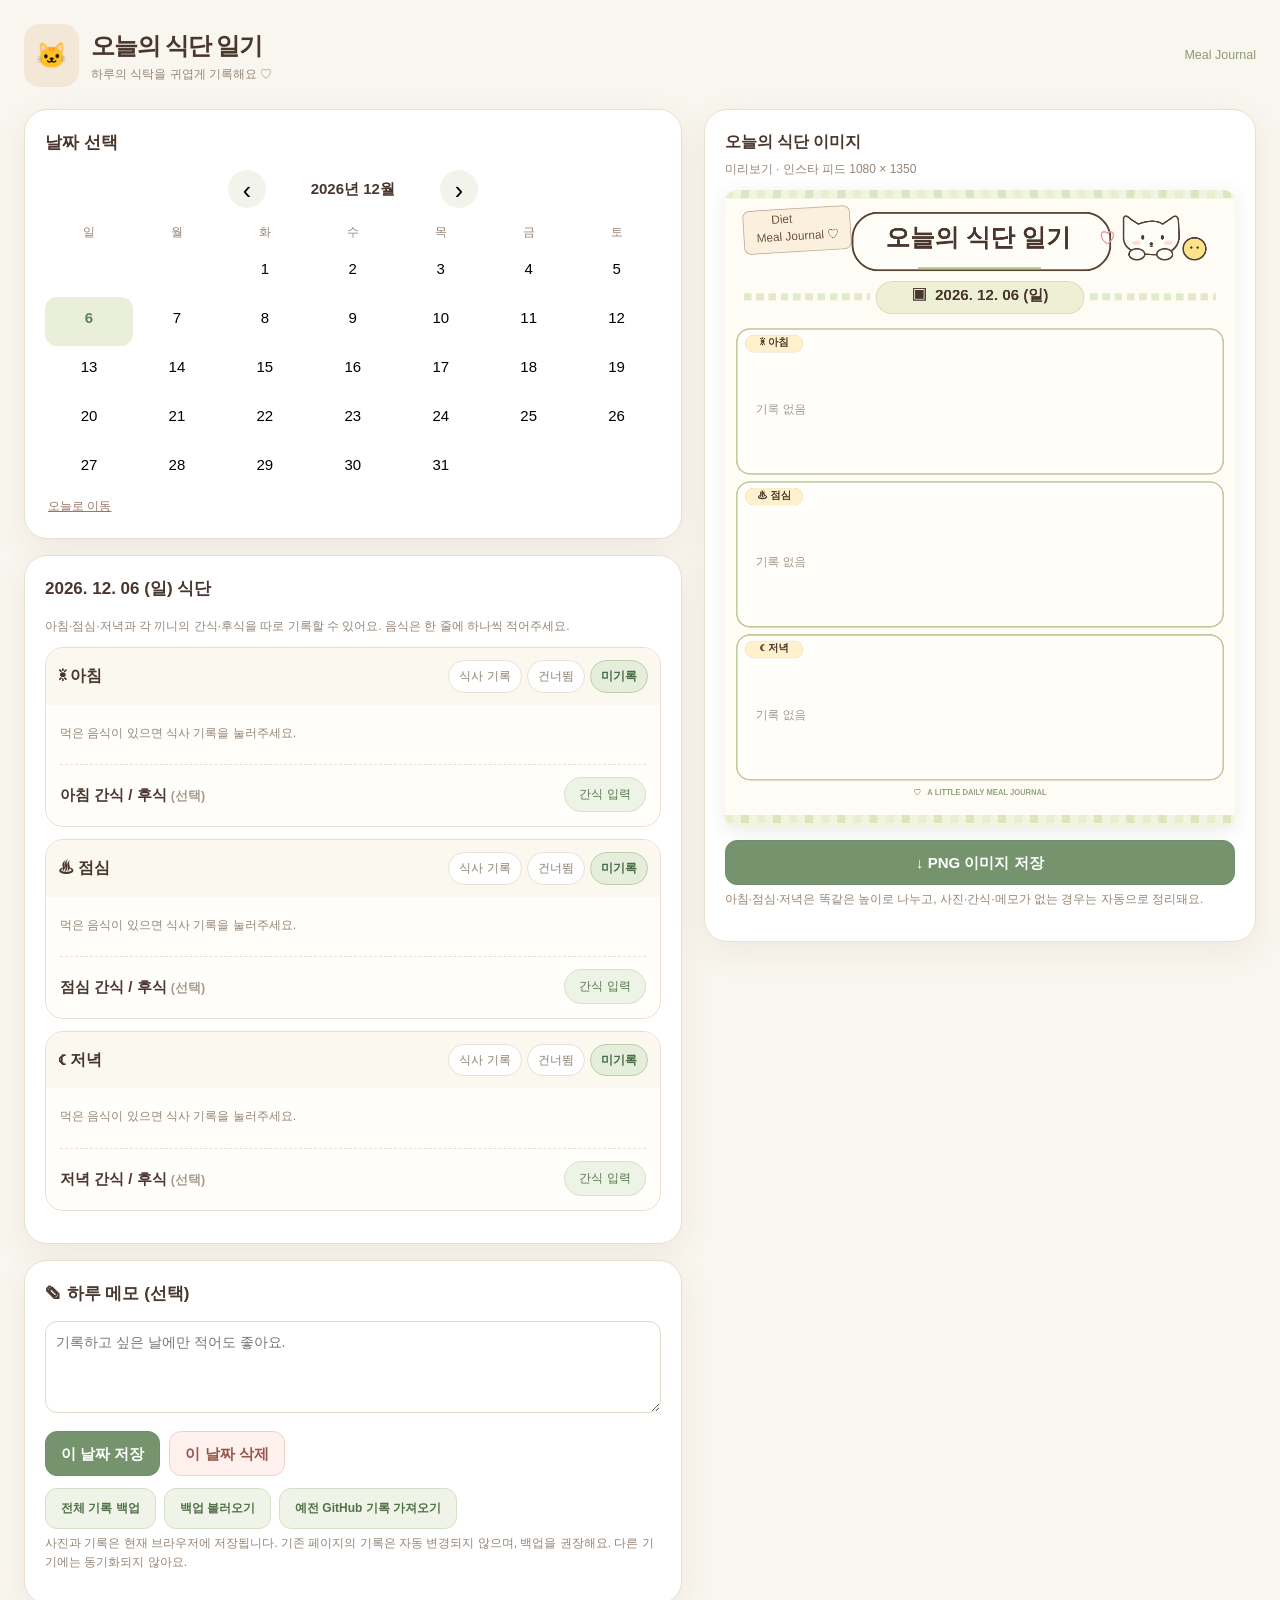
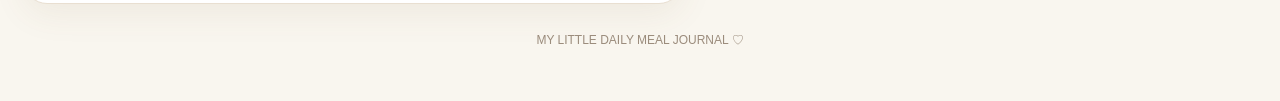
==== journal/index.html @ 19bd0fdb "Add separate illustrated meal journal page preserving existing app" ====
<!doctype html>
<html lang="ko"><head><meta charset="utf-8"><meta name="viewport" content="width=device-width,initial-scale=1"><meta name="theme-color" content="#fffaf3"><title>오늘의 식단 일기</title>
<style>
:root{--ink:#49372d;--muted:#958576;--sage:#94a779;--green:#e9efd9;--cream:#fffaf3;--border:#e9dfd1}*{box-sizing:border-box}body{margin:0;background:#f9f6ef;color:var(--ink);font:15px/1.55 -apple-system,BlinkMacSystemFont,"Apple SD Gothic Neo","Malgun Gothic",sans-serif}button,input,textarea{font:inherit}button{cursor:pointer}button:focus-visible,textarea:focus-visible,input:focus-visible{outline:3px solid #a3bc87;outline-offset:2px}main{max-width:1400px;margin:auto;padding:24px}header{display:flex;justify-content:space-between;align-items:center;margin:0 0 22px;gap:10px}h1{margin:0;font-size:24px;letter-spacing:-.05em}header p{margin:0;color:var(--muted);font-size:12px}.logo{display:flex;gap:12px;align-items:center}.logo i{font-style:normal;background:#f3e8d7;padding:12px;border-radius:16px;font-size:25px}.workspace{display:grid;grid-template-columns:minmax(0,1fr) minmax(330px,.84fr);gap:22px;align-items:start}.stack{display:grid;gap:16px}.panel,.preview{background:white;border:1px solid var(--border);border-radius:23px;padding:20px;box-shadow:0 10px 34px #6e543014}.panel h2{font-size:17px;margin:0 0 14px}.sub{font-size:12px;color:var(--muted);margin:5px 0 12px}.nav{display:flex;justify-content:center;align-items:center;gap:22px;margin-bottom:15px}.nav strong{min-width:130px;text-align:center}.nav button{border:0;background:#f2f4eb;border-radius:50%;width:38px;height:38px;font-size:25px}.week,.dates{display:grid;grid-template-columns:repeat(7,1fr);text-align:center}.week{font-size:12px;color:var(--muted);margin-bottom:6px}.dates button{background:none;border:0;border-radius:12px;min-height:49px;display:flex;flex-direction:column;align-items:center;justify-content:center;gap:3px}.dates button.today{color:#5f815c;font-weight:800}.dates button.selected{background:var(--green);font-weight:800}.dot{width:5px;height:5px;border-radius:50%;background:#8ca77c}.meal{border:1px solid var(--border);border-radius:18px;margin:12px 0;overflow:hidden;background:#fffefa}.mealhead{background:#fbf8f0;padding:12px;display:flex;align-items:center;justify-content:space-between;gap:8px}.mealhead strong{font-size:16px}.modes{display:flex;gap:5px;flex-wrap:wrap;justify-content:end}.mode{border:1px solid #e7e0d7;border-radius:20px;background:white;padding:6px 10px;font-size:12px;color:#8d8074}.mode.on{background:#e5eddb;border-color:#bdcea9;color:#496b45;font-weight:750}.mode.skip.on{background:#f8e9e4;color:#985f4d}.mealbody{padding:14px;display:grid;gap:10px}.fields{display:grid;grid-template-columns:1fr 140px;gap:12px}.fieldlabel{font-size:12px;font-weight:750;display:block;margin-bottom:6px}textarea{width:100%;resize:vertical;border:1px solid #e4d8c9;border-radius:12px;padding:10px;min-height:92px;background:white;font-size:14px;color:var(--ink)}.upload{min-height:114px;display:flex;align-items:center;justify-content:center;position:relative;background:#f5efe5;border:1px dashed #d8c7b4;border-radius:13px;overflow:hidden;cursor:pointer;color:#987e6d;font-size:13px;text-align:center}.upload img{position:absolute;inset:0;width:100%;height:100%;object-fit:cover}.upload span{z-index:1;background:#fff9eecc;padding:4px 8px;border-radius:10px}.upload input{position:absolute;inset:0;opacity:0;cursor:pointer;z-index:2;width:100%;height:100%}.small{border:0;background:none;color:#9b7767;text-decoration:underline;font-size:12px;padding:3px}.snackline{display:flex;align-items:center;justify-content:space-between;border-top:1px dashed var(--border);padding-top:12px;gap:10px}.snackline button{border:1px solid #d6e1c8;background:#edf3e5;border-radius:20px;padding:7px 14px;color:#56784d;font-size:12px}.sfields{display:none}.sfields.show{display:grid}.action{display:flex;flex-wrap:wrap;gap:9px}.btn{border:1px solid #d6dfc8;border-radius:12px;padding:10px 15px;background:#f0f4e8;color:#527149;font-weight:700}.btn.primary{border-color:#718e68;background:#75946e;color:white}.btn.danger{background:#fff1ee;color:#98574e;border-color:#f2d0c8}.saveinfo{color:#63855e;font-size:12px;margin:8px 0 0}.preview{position:sticky;top:14px}.preview h2{margin:0 0 4px;font-size:16px}.preview canvas{display:block;width:100%;aspect-ratio:4/5;border-radius:12px;box-shadow:0 4px 20px #4f42301a;background:#fffcf6}.preview .btn{width:100%;margin-top:12px}.footer{color:#9b8c7c;font-size:12px;text-align:center;padding:15px 0}.secondaryactions{display:flex;gap:8px;flex-wrap:wrap;margin-top:12px}.secondaryactions button{font-size:12px}.hidden{display:none!important}@media(max-width:900px){main{padding:14px}.workspace{grid-template-columns:1fr}.preview{position:static;max-width:660px;width:100%;margin:auto}.panel,.preview{padding:15px}}@media(max-width:440px){header h1{font-size:20px}.fields{grid-template-columns:minmax(0,1fr) 110px}.mealhead{flex-wrap:wrap}.upload{min-height:98px}.nav{gap:14px}}
</style></head>
<body><main><header><div class="logo"><i>🐱</i><div><h1>오늘의 식단 일기</h1><p>하루의 식탁을 귀엽게 기록해요 ♡</p></div></div><small style="color:#8b9a76">Meal Journal</small></header><div class="workspace"><section class="stack">
<div class="panel"><h2>날짜 선택</h2><div class="nav"><button id="prev" aria-label="이전 달">‹</button><strong id="month"></strong><button id="next" aria-label="다음 달">›</button></div><div class="week"><span>일</span><span>월</span><span>화</span><span>수</span><span>목</span><span>금</span><span>토</span></div><div class="dates" id="dates"></div><button class="small" id="today">오늘로 이동</button></div>
<div class="panel"><h2 id="heading"></h2><p class="sub">아침·점심·저녁과 각 끼니의 간식·후식을 따로 기록할 수 있어요. 음식은 한 줄에 하나씩 적어주세요.</p><div id="forms"></div></div>
<div class="panel"><h2>✎ 하루 메모 (선택)</h2><textarea id="memo" maxlength="600" placeholder="기록하고 싶은 날에만 적어도 좋아요."></textarea><div class="action" style="margin-top:12px"><button class="btn primary" id="save">이 날짜 저장</button><button class="btn danger" id="clear">이 날짜 삭제</button></div><p class="saveinfo" id="status" role="status"></p><div class="secondaryactions"><button class="btn" id="backup">전체 기록 백업</button><button class="btn" id="restore">백업 불러오기</button><button class="btn" id="legacy">예전 GitHub 기록 가져오기</button><input id="restorefile" class="hidden" type="file" accept=".json,application/json"></div><p class="sub">사진과 기록은 현재 브라우저에 저장됩니다. 기존 페이지의 기록은 자동 변경되지 않으며, 백업을 권장해요. 다른 기기에는 동기화되지 않아요.</p></div>
</section><aside class="preview"><h2>오늘의 식단 이미지</h2><p class="sub">미리보기 · 인스타 피드 1080 × 1350</p><canvas id="poster" width="1080" height="1350"></canvas><button class="btn primary" id="download">↓ PNG 이미지 저장</button><p class="sub">아침·점심·저녁은 똑같은 높이로 나누고, 사진·간식·메모가 없는 경우는 자동으로 정리돼요.</p></aside></div><p class="footer">MY LITTLE DAILY MEAL JOURNAL ♡</p></main>
<script>
"use strict";
const MEALS=[["breakfast","아침","☀"],["lunch","점심","♨"],["dinner","저녁","☾"]];
const $=id=>document.getElementById(id),todayKey=()=>key(new Date()),key=d=>[d.getFullYear(),String(d.getMonth()+1).padStart(2,"0"),String(d.getDate()).padStart(2,"0")].join("-"),parse=s=>new Date(...s.split("-").map((n,i)=>Number(n)-(i===1?1:0))),dateText=s=>{const d=parse(s);return d.getFullYear()+". "+String(d.getMonth()+1).padStart(2,"0")+". "+String(d.getDate()).padStart(2,"0")+" ("+"일월화수목금토"[d.getDay()]+")"},emptyMeal=()=>({status:"none",items:"",photo:"",snack:{items:"",photo:""}}),blank=s=>({date:s,meals:{breakfast:emptyMeal(),lunch:emptyMeal(),dinner:emptyMeal()},memo:""});
let selected=todayKey(),month=parse(todayKey()),data=blank(selected),db,known=new Set(),t=null,renderId=0,previewUrl="";
const esc=s=>String(s??"").replace(/[&<>"']/g,c=>({"&":"&amp;","<":"&lt;",">":"&gt;",'"':"&quot;","'":"&#39;"}[c]));
const normalize=(x,s)=>{const d=blank(s);if(!x)return d;d.memo=String(x.memo||"");for(const [id] of MEALS){const m=x.meals?.[id]||{};d.meals[id]={status:["logged","skipped","none"].includes(m.status)?m.status:"none",items:String(m.items||""),photo:String(m.photo||""),snack:{items:String(m.snack?.items||""),photo:String(m.snack?.photo||"")}}}return d};
const has=d=>!!d.memo?.trim()||MEALS.some(([id])=>{const m=d.meals[id];return m.status!=="none"||!!m.items.trim()||!!m.photo||!!m.snack.items.trim()||!!m.snack.photo});
function openDb(name="meal-journal-v2"){return new Promise((ok,no)=>{const r=indexedDB.open(name,1);r.onupgradeneeded=()=>{if(!r.result.objectStoreNames.contains("days"))r.result.createObjectStore("days",{keyPath:"date"})};r.onsuccess=()=>ok(r.result);r.onerror=()=>no(r.error)})}
function dbAll(database){return new Promise((ok,no)=>{const r=database.transaction("days","readonly").objectStore("days").getAll();r.onsuccess=()=>ok(r.result);r.onerror=()=>no(r.error)})}
function put(database,entry){return new Promise((ok,no)=>{const tx=database.transaction("days","readwrite");if(has(entry))tx.objectStore("days").put(entry);else tx.objectStore("days").delete(entry.date);tx.oncomplete=ok;tx.onerror=()=>no(tx.error)})}
function get(s){return new Promise((ok,no)=>{const r=db.transaction("days").objectStore("days").get(s);r.onsuccess=()=>ok(normalize(r.result,s));r.onerror=()=>no(r.error)})}
function status(s){$("status").textContent=s}
async function save(){clearTimeout(t);try{await put(db,structuredClone(data));if(has(data))known.add(selected);else known.delete(selected);status("✓ "+dateText(selected)+" 기록 저장 완료");calendar()}catch(e){console.error(e);status("저장 실패. 브라우저 저장 공간을 확인해 주세요.")}}
function later(){clearTimeout(t);status("기록 저장 중…");t=setTimeout(save,700);renderPoster()}
async function change(s){if(s===selected)return;await save();selected=s;month=parse(s);data=await get(s);render();status("")}
function calendar(){let year=month.getFullYear(),m=month.getMonth(),first=new Date(year,m,1).getDay(),length=new Date(year,m+1,0).getDate();$("month").textContent=year+"년 "+(m+1)+"월";let h="";for(let i=0;i<first;i++)h+="<span></span>";for(let day=1;day<=length;day++){const s=key(new Date(year,m,day));h+='<button type="button" class="'+(s===selected?"selected ":"")+(s===todayKey()?"today":"")+'" data-date="'+s+'" aria-pressed="'+(s===selected)+'"><span>'+day+'</span>'+(known.has(s)?'<span class="dot"></span>':"<span style='height:5px'></span>")+"</button>"}$("dates").innerHTML=h}
function uploader(id,kind,photo){const lab=kind==="snack"?"간식":"식사";return '<div><label class="upload">'+(photo?'<img src="'+photo+'" alt="식단 사진">':"")+'<span>'+(photo?"사진 변경":"＋ 사진 추가")+'</span><input type="file" accept="image/*" data-file="'+id+'" data-kind="'+kind+'" aria-label="'+lab+' 사진"></label>'+(photo?'<button type="button" class="small" data-remove="'+id+'" data-kind="'+kind+'">사진 삭제</button>':"")+"</div>"}
function htmlMeal(id,label,ico){const m=data.meals[id],sn=!!(m.snack.items.trim()||m.snack.photo),active=m.status==="logged";return '<article class="meal"><div class="mealhead"><strong>'+ico+" "+label+'</strong><div class="modes">'+[["logged","식사 기록"],["skipped","건너뜀"],["none","미기록"]].map(([v,n])=>'<button type="button" class="mode '+(v===m.status?"on ":"")+(v==="skipped"?"skip":"")+'" data-state="'+v+'" data-id="'+id+'">'+n+"</button>").join("")+'</div></div><div class="mealbody">'+(active?'<div class="fields"><div><label class="fieldlabel">먹은 음식</label><textarea data-items="'+id+'" placeholder="예: 삶은 달걀 2개&#10;두유 한 잔">'+esc(m.items)+'</textarea></div>'+uploader(id,"main",m.photo)+"</div>":'<p class="sub">'+(m.status==="skipped"?"이 끼니는 건너뛰었어요.":"먹은 음식이 있으면 식사 기록을 눌러주세요.")+"</p>")+'<div class="snackline"><strong>'+label+' 간식 / 후식 <small style="color:#a59b8f">(선택)</small></strong><button type="button" data-snack-toggle="'+id+'">'+(sn?"간식 지우기":"간식 입력")+"</button></div>"+'<div class="fields sfields '+(sn?"show":"")+'" id="s-'+id+'"><div><label class="fieldlabel">간식 / 후식</label><textarea data-snack="'+id+'" placeholder="예: 그릭요거트&#10;블루베리">'+esc(m.snack.items)+'</textarea></div>'+uploader(id,"snack",m.snack.photo)+"</div></div></article>"}
function render(){calendar();$("heading").textContent=dateText(selected)+" 식단";$("forms").innerHTML=MEALS.map(([a,b,c])=>htmlMeal(a,b,c)).join("");$("memo").value=data.memo;renderPoster()}
function compress(file){return new Promise((ok,no)=>{if(file.size>20*1024*1024){no(new Error("20MB 이하 사진을 선택해 주세요."));return}const u=URL.createObjectURL(file),img=new Image();img.onload=()=>{try{const scale=Math.min(1,1400/Math.max(img.width,img.height)),c=document.createElement("canvas");c.width=Math.round(img.width*scale);c.height=Math.round(img.height*scale);const g=c.getContext("2d");g.fillStyle="#fff";g.fillRect(0,0,c.width,c.height);g.drawImage(img,0,0,c.width,c.height);URL.revokeObjectURL(u);ok(c.toDataURL("image/jpeg",.84))}catch(e){no(e)}};img.onerror=()=>{URL.revokeObjectURL(u);no(new Error("사진을 불러오지 못했어요."))};img.src=u})}
const canvas=$("poster"),c=canvas.getContext("2d");
function rect(x,y,w,h,r,fill,stroke="#d9cbb6",sw=2){c.beginPath();c.roundRect(x,y,w,h,r);if(fill){c.fillStyle=fill;c.fill()}if(stroke){c.strokeStyle=stroke;c.lineWidth=sw;c.stroke()}}
function tx(s,x,y,size=26,color="#49372d",weight="600",align="left"){c.font=weight+" "+size+'px "Apple SD Gothic Neo","Malgun Gothic",sans-serif';c.fillStyle=color;c.textAlign=align;c.textBaseline="top";c.fillText(s,x,y)}
function ln(x,y,xx,yy,col="#c9bdab",width=2,dash=[]){c.beginPath();c.save();c.setLineDash(dash);c.moveTo(x,y);c.lineTo(xx,yy);c.strokeStyle=col;c.lineWidth=width;c.stroke();c.restore()}
function roundLabel(s,x,y,w,fill="#fff1d3",size=22){rect(x,y,w,36,18,fill,"#e6d9bc",1);tx(s,x+w/2,y+5,size,"#4f3e32","700","center")}
function lines(s,width,size=23,max=10){const out=[];c.font="600 "+size+'px "Apple SD Gothic Neo","Malgun Gothic",sans-serif';for(const raw of String(s||"").split("\n")){if(!raw.trim())continue;let chunk="";for(const ch of raw){if(c.measureText(chunk+ch).width>width&&chunk){out.push(chunk);chunk=ch}else chunk+=ch}if(chunk)out.push(chunk)}if(out.length>max){out.length=max;out[max-1]=out[max-1].replace(/.$/,"…")}return out}
function items(raw,x,y,w,h,check=true){const list=String(raw||"").split("\n").map(x=>x.trim()).filter(Boolean);if(!list.length)return;let size=26,stack=[];while(size>=14){stack=list.flatMap(s=>lines(s,w-(check?30:0),size,100));if(stack.length*(size+6)<=h-4)break;size--}let yy=y+Math.max(0,(h-stack.length*(size+6))/2);for(const s of stack){if(check){rect(x,yy+4,17,17,3,null,"#739b72",2);tx("✓",x+1,yy-3,18,"#739b72");tx(s,x+30,yy,size)}else tx(s,x,yy,size);yy+=size+6}}
function photo(img,x,y,w,h){c.save();c.beginPath();c.roundRect(x,y,w,h,16);c.clip();const scale=Math.max(w/img.width,h/img.height),iw=img.width*scale,ih=img.height*scale;c.drawImage(img,x+(w-iw)/2,y+(h-ih)/2,iw,ih);c.restore();rect(x,y,w,h,16,null,"#e6dacb",1)}
function load(src){if(!src)return Promise.resolve(null);return new Promise(ok=>{const im=new Image();im.onload=()=>ok(im);im.onerror=()=>ok(null);im.src=src})}
function cat(x,y,s=1){c.save();c.translate(x,y);c.scale(s,s);c.lineWidth=4;c.strokeStyle="#514037";c.fillStyle="#fffdf8";c.beginPath();c.moveTo(12,65);c.lineTo(12,20);c.quadraticCurveTo(16,8,31,23);c.lineTo(50,35);c.quadraticCurveTo(89,20,112,35);c.lineTo(134,20);c.quadraticCurveTo(147,8,152,24);c.lineTo(154,69);c.quadraticCurveTo(149,114,88,113);c.quadraticCurveTo(9,112,12,65);c.fill();c.stroke();c.fillStyle="#ffdfd2";for(const x of [45,126]){c.beginPath();c.ellipse(x,83,11,6,0,0,7);c.fill()}c.fillStyle="#49372d";for(const x of [61,111]){c.beginPath();c.ellipse(x,69,4,6,0,0,7);c.fill()}tx("ᴥ",83,78,19,"#49372d","700","center");c.fillStyle="#fffdf8";c.strokeStyle="#514037";for(const x of [46,117]){c.beginPath();c.ellipse(x,112,20,14,0,0,7);c.fill();c.stroke()}c.fillStyle="#ffe38c";c.beginPath();c.ellipse(193,98,29,28,0,0,7);c.fill();c.stroke();c.fillStyle="#49372d";for(const x of [185,201]){c.beginPath();c.arc(x,95,3,0,7);c.fill()}c.restore()}
function heart(x,y){tx("♡",x,y,34,"#e89d97","700")}
function ging(y,h){c.fillStyle="#f1f4e0";c.fillRect(0,y,1080,h);for(let x=0;x<1080;x+=34)for(let yy=y;yy<y+h;yy+=34){c.fillStyle=(Math.round(x/34)+Math.round((yy-y)/34))%2?"#dbe6c0":"#e7efcf";c.fillRect(x,yy,17,17)}}
function paint(d,photos){c.clearRect(0,0,1080,1350);c.fillStyle="#fffcf5";c.fillRect(0,0,1080,1350);ging(0,18);ging(1322,28);
c.save();c.translate(37,46);c.rotate(-.06);rect(0,0,226,91,14,"#fbf0de","#c8b5a1",2);tx("Diet",82,10,25,"#715742","500","center");tx("Meal Journal ♡",114,47,25,"#715742","500","center");c.restore();
rect(270,48,546,122,55,"#fffdf8","#584538",4);tx("오늘의 식단 일기",536,78,52,"#49372d","800","center");heart(792,88);ln(409,166,669,166,"#b0c68d",5);cat(834,43,.83);
rect(320,194,440,68,34,"#edf0d5","#d5dfb2",2);tx("▣  "+dateText(d.date),540,208,32,"#49372d","750","center");ln(40,226,307,226,"#dfebc9",15,[16,10]);ln(773,226,1040,226,"#dfebc9",15,[16,10]);
const memo=String(d.memo||"").trim(),hasMemo=!!memo;const top=294,bottom=hasMemo?1134:1248,gap=17,h=(bottom-top-gap*2)/3;
MEALS.forEach(([id,name,ico],i)=>{const m=d.meals[id],imgs=photos[i],y=top+i*(h+gap),x=25,w=1030;rect(x,y,w,h,28,"#fffefa","#baca99",3);
const sn=!!(m.snack.items.trim()||m.snack.photo),left=sn?740:1030;roundLabel(ico+" "+name,x+18,y+13,122,"#fff1cd",22);
const topIn=y+61,innerH=h-78;
if(sn){ln(x+752,y+58,x+752,y+h-20,"#cdd9b4",2,[5,6]);roundLabel("♡ 간식 / 후식",x+776,y+13,225,"#ecf1da",21)}
if(m.status==="skipped")tx("이 끼니는 건너뛰었어요",x+40,topIn+innerH/2-17,26,"#a99080","600");
else if(m.status==="none"&&!m.photo&&!m.items.trim())tx("기록 없음",x+40,topIn+innerH/2-17,25,"#a99b8f","500");
else{const pw=imgs.main?(sn?300:390):0;if(imgs.main)photo(imgs.main,x+18,topIn,pw,innerH);items(m.items,x+23+pw+(pw?20:0),topIn,(sn?720:990)-pw-(pw?25:0),innerH,true)}
if(sn){const sx=x+780,sw=247;if(imgs.snack){const ph=Math.min(145,innerH-12);photo(imgs.snack,sx,topIn,sw,ph);if(m.snack.items.trim())items(m.snack.items,sx,topIn+ph+8,sw,innerH-ph-8,false)}else items(m.snack.items,sx,topIn+9,sw,innerH-18,false)}
});
if(hasMemo){rect(25,1161,1030,134,28,"#fffefa","#cbbda6",2);roundLabel("✎ 하루 메모 ♡",45,1146,225,"#e8efd7",23);lines(memo,940,25,3).forEach((str,i)=>tx(str,60,1197+i*29,25));heart(1006,1170)}
else{tx("♡   A LITTLE DAILY MEAL JOURNAL",540,1268,16,"#95a583","600","center")}}
async function renderPoster(){const id=++renderId,d=structuredClone(data);await document.fonts.ready;const p=await Promise.all(MEALS.map(async ([k])=>({main:await load(d.meals[k].photo),snack:await load(d.meals[k].snack.photo)})));if(id===renderId)paint(d,p)}
$("dates").onclick=e=>{const b=e.target.closest("[data-date]");if(b)change(b.dataset.date)};$("prev").onclick=()=>{month=new Date(month.getFullYear(),month.getMonth()-1,1);calendar()};$("next").onclick=()=>{month=new Date(month.getFullYear(),month.getMonth()+1,1);calendar()};$("today").onclick=()=>change(todayKey());
$("forms").onclick=e=>{const b=e.target.closest("button");if(!b)return;if(b.dataset.state){const m=data.meals[b.dataset.id];m.status=b.dataset.state;if(m.status==="none"){m.items="";m.photo=""}render();later()}else if(b.dataset.snackToggle){const id=b.dataset.snackToggle,m=data.meals[id];if(m.snack.items.trim()||m.snack.photo){if(!confirm("이 끼니의 간식·후식 기록을 삭제할까요?"))return;m.snack={items:"",photo:""};render();later()}else{$("s-"+id).classList.add("show");$("s-"+id).querySelector("textarea").focus()}}else if(b.dataset.remove){const m=data.meals[b.dataset.remove];if(b.dataset.kind==="snack")m.snack.photo="";else m.photo="";render();later()}};
$("forms").oninput=e=>{if(e.target.dataset.items)data.meals[e.target.dataset.items].items=e.target.value;else if(e.target.dataset.snack)data.meals[e.target.dataset.snack].snack.items=e.target.value;else return;later()};
$("forms").onchange=async e=>{const b=e.target;if(!b.dataset.file||!b.files?.[0])return;try{const photo=await compress(b.files[0]),m=data.meals[b.dataset.file];if(b.dataset.kind==="snack")m.snack.photo=photo;else{m.photo=photo;m.status="logged"}render();later()}catch(err){alert(err.message)}};
$("memo").oninput=e=>{data.memo=e.target.value;later()};$("save").onclick=save;$("clear").onclick=async()=>{if(!confirm("이 날짜의 기록을 정말 지울까요?"))return;data=blank(selected);await save();render()};
$("download").onclick=async()=>{await renderPoster();canvas.toBlob(b=>{if(!b){alert("이미지 저장 실패");return}const u=URL.createObjectURL(b),a=document.createElement("a");a.href=u;a.download="식단일기_"+selected+".png";document.body.append(a);a.click();a.remove();setTimeout(()=>URL.revokeObjectURL(u),60000)},"image/png")};
function downloadJSON(content,name){const url=URL.createObjectURL(new Blob([JSON.stringify(content)],{type:"application/json"})),a=document.createElement("a");a.href=url;a.download=name;document.body.append(a);a.click();a.remove();setTimeout(()=>URL.revokeObjectURL(url),20000)}
$("backup").onclick=async()=>downloadJSON({app:"meal-journal-v2",days:await dbAll(db)}, "식단일기_백업_"+todayKey()+".json");
$("restore").onclick=()=>$("restorefile").click();
$("restorefile").onchange=async e=>{const f=e.target.files?.[0];e.target.value="";if(!f)return;try{if(f.size>150*1024*1024)throw Error("백업 파일이 너무 커요.");const src=JSON.parse(await f.text());if(!Array.isArray(src.days)||src.days.length>20000)throw Error("지원하지 않는 백업 형식이에요.");const clean=src.days.map(a=>{if(!a||!/^\\d{4}-\\d\\d-\\d\\d$/.test(a.date)||!a.meals||typeof a.meals!=="object")throw Error("잘못된 날짜 또는 식단 데이터가 있어요.");return normalize(a,a.date)});if(!confirm(clean.length+"일치 백업을 가져올까요? 같은 날짜는 덮어쓰게 됩니다."))return;for(const x of clean)await put(db,x);known=new Set((await dbAll(db)).filter(has).map(x=>x.date));data=await get(selected);render();status("백업을 가져왔어요.")}catch(err){alert("백업 가져오기 실패: "+err.message)}};
$("legacy").onclick=async()=>{try{const old=await openDb("daily-meal-journal"),orig=await dbAll(old);old.close();if(!orig.length){alert("예전 GitHub 기록이 이 브라우저에 없어요. 예전 주소와 같은 브라우저에서 사용했는지 확인해 주세요.");return}const translated=orig.map(o=>{const d=blank(o.date);d.memo=String(o.note||"");for(const [id] of MEALS){const m=o.meals?.[id];if(m){d.meals[id].status="logged";d.meals[id].items=String(m.menu||"");d.meals[id].photo=String(m.photo||"")}}for(const [id,key] of [["breakfast","morningSnack"],["lunch","afternoonSnack"]]){const m=o.meals?.[key];if(m){d.meals[id].snack.items=String(m.menu||"");d.meals[id].snack.photo=String(m.photo||"")}}return d});const exists=(await dbAll(db)).length;const msg=translated.length+"일치 예전 기록을 복사할까요? 예전 페이지의 원본 기록은 그대로 유지됩니다."+(exists?" 현재 페이지에 같은 날짜가 있으면 덮어써요.":"");if(!confirm(msg))return;for(const x of translated)await put(db,x);known=new Set((await dbAll(db)).filter(has).map(x=>x.date));data=await get(selected);render();status(translated.length+"일의 예전 기록을 복사했어요.")}catch(err){console.error(err);alert("예전 기록을 가져오지 못했어요. 기존 페이지에서 JSON 백업 후 가져오기를 이용해 주세요.")}};
(async()=>{try{db=await openDb();known=new Set((await dbAll(db)).filter(has).map(x=>x.date));data=await get(selected);render()}catch(e){console.error(e);render();status("저장소에 접근할 수 없어요. 브라우저 설정을 확인해 주세요.")}})();
</script></body></html>
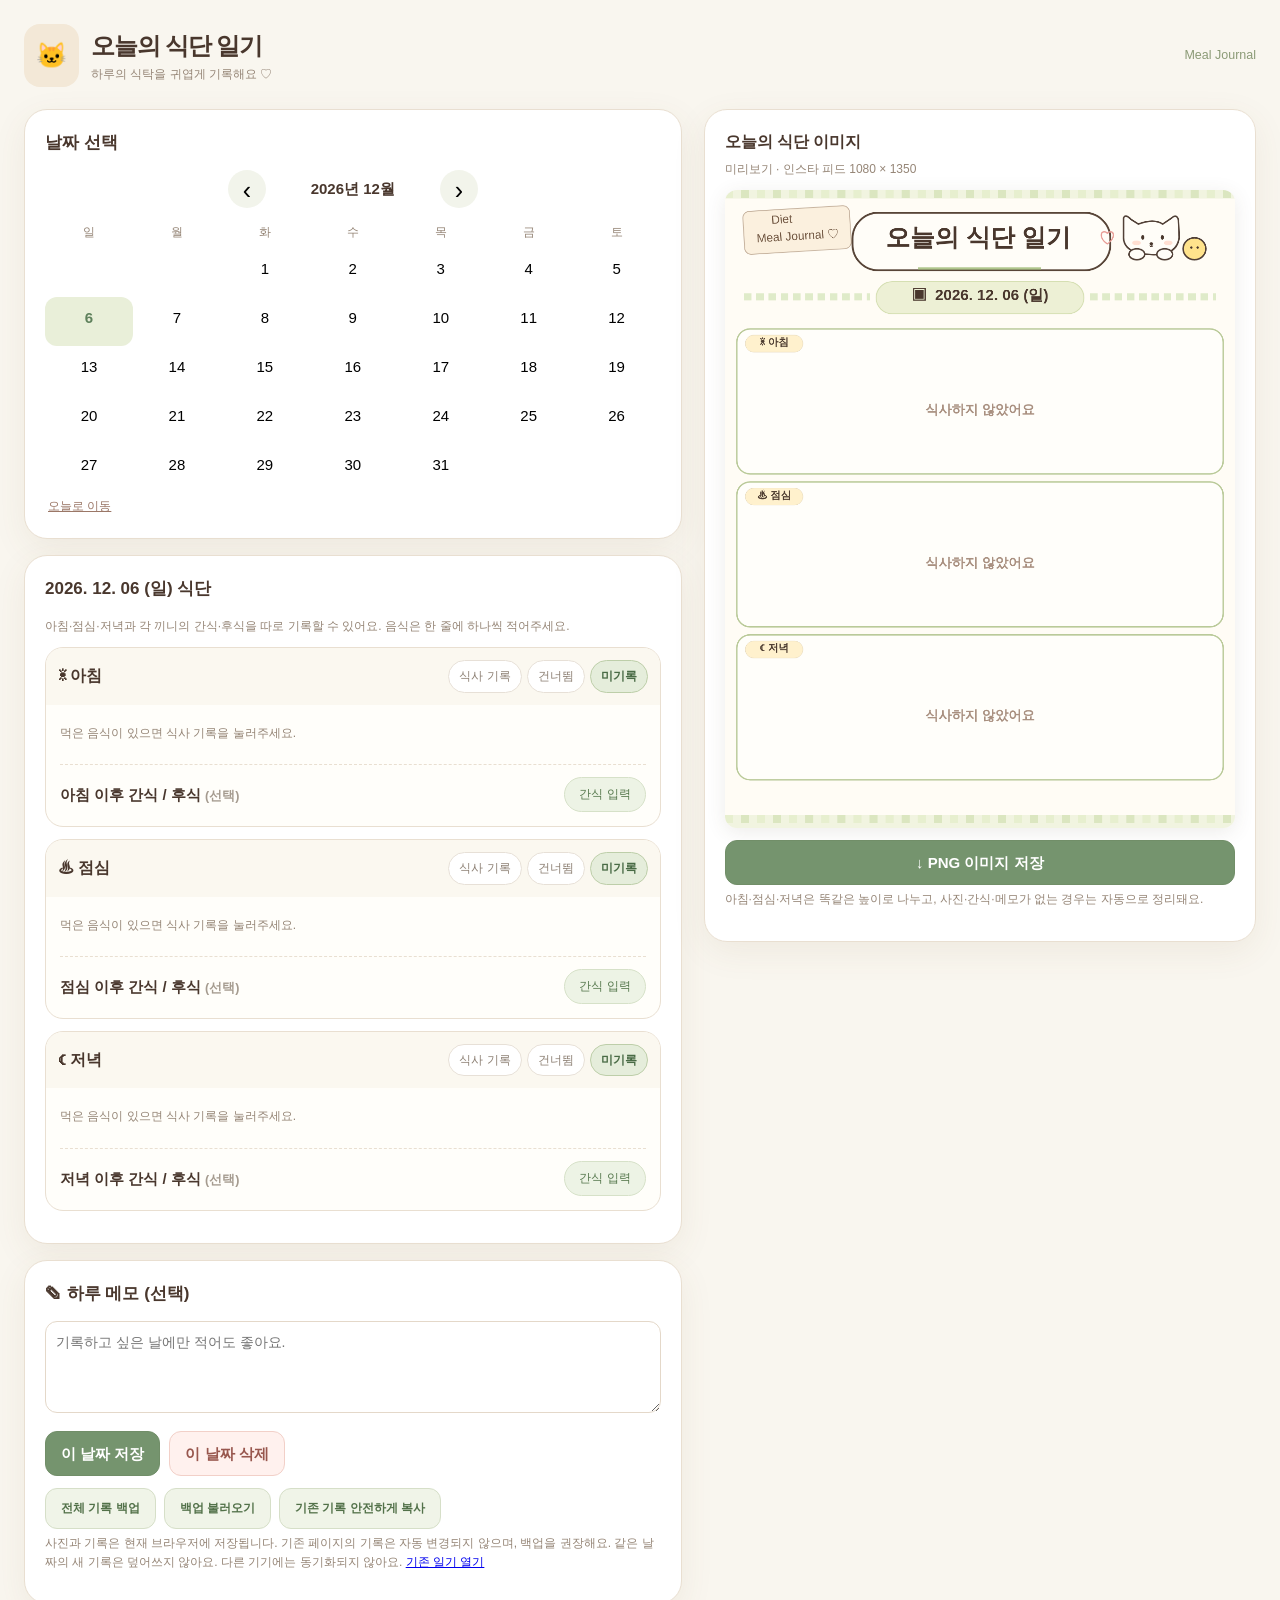
==== commit 87262956: "Complete illustrated journal with non-destructive backup and legacy import" ====
--- a/journal/index.html
+++ b/journal/index.html
@@ -6,68 +6,6 @@
 <body><main><header><div class="logo"><i>🐱</i><div><h1>오늘의 식단 일기</h1><p>하루의 식탁을 귀엽게 기록해요 ♡</p></div></div><small style="color:#8b9a76">Meal Journal</small></header><div class="workspace"><section class="stack">
 <div class="panel"><h2>날짜 선택</h2><div class="nav"><button id="prev" aria-label="이전 달">‹</button><strong id="month"></strong><button id="next" aria-label="다음 달">›</button></div><div class="week"><span>일</span><span>월</span><span>화</span><span>수</span><span>목</span><span>금</span><span>토</span></div><div class="dates" id="dates"></div><button class="small" id="today">오늘로 이동</button></div>
 <div class="panel"><h2 id="heading"></h2><p class="sub">아침·점심·저녁과 각 끼니의 간식·후식을 따로 기록할 수 있어요. 음식은 한 줄에 하나씩 적어주세요.</p><div id="forms"></div></div>
-<div class="panel"><h2>✎ 하루 메모 (선택)</h2><textarea id="memo" maxlength="600" placeholder="기록하고 싶은 날에만 적어도 좋아요."></textarea><div class="action" style="margin-top:12px"><button class="btn primary" id="save">이 날짜 저장</button><button class="btn danger" id="clear">이 날짜 삭제</button></div><p class="saveinfo" id="status" role="status"></p><div class="secondaryactions"><button class="btn" id="backup">전체 기록 백업</button><button class="btn" id="restore">백업 불러오기</button><button class="btn" id="legacy">예전 GitHub 기록 가져오기</button><input id="restorefile" class="hidden" type="file" accept=".json,application/json"></div><p class="sub">사진과 기록은 현재 브라우저에 저장됩니다. 기존 페이지의 기록은 자동 변경되지 않으며, 백업을 권장해요. 다른 기기에는 동기화되지 않아요.</p></div>
-</section><aside class="preview"><h2>오늘의 식단 이미지</h2><p class="sub">미리보기 · 인스타 피드 1080 × 1350</p><canvas id="poster" width="1080" height="1350"></canvas><button class="btn primary" id="download">↓ PNG 이미지 저장</button><p class="sub">아침·점심·저녁은 똑같은 높이로 나누고, 사진·간식·메모가 없는 경우는 자동으로 정리돼요.</p></aside></div><p class="footer">MY LITTLE DAILY MEAL JOURNAL ♡</p></main>
-<script>
-"use strict";
-const MEALS=[["breakfast","아침","☀"],["lunch","점심","♨"],["dinner","저녁","☾"]];
-const $=id=>document.getElementById(id),todayKey=()=>key(new Date()),key=d=>[d.getFullYear(),String(d.getMonth()+1).padStart(2,"0"),String(d.getDate()).padStart(2,"0")].join("-"),parse=s=>new Date(...s.split("-").map((n,i)=>Number(n)-(i===1?1:0))),dateText=s=>{const d=parse(s);return d.getFullYear()+". "+String(d.getMonth()+1).padStart(2,"0")+". "+String(d.getDate()).padStart(2,"0")+" ("+"일월화수목금토"[d.getDay()]+")"},emptyMeal=()=>({status:"none",items:"",photo:"",snack:{items:"",photo:""}}),blank=s=>({date:s,meals:{breakfast:emptyMeal(),lunch:emptyMeal(),dinner:emptyMeal()},memo:""});
-let selected=todayKey(),month=parse(todayKey()),data=blank(selected),db,known=new Set(),t=null,renderId=0,previewUrl="";
-const esc=s=>String(s??"").replace(/[&<>"']/g,c=>({"&":"&amp;","<":"&lt;",">":"&gt;",'"':"&quot;","'":"&#39;"}[c]));
-const normalize=(x,s)=>{const d=blank(s);if(!x)return d;d.memo=String(x.memo||"");for(const [id] of MEALS){const m=x.meals?.[id]||{};d.meals[id]={status:["logged","skipped","none"].includes(m.status)?m.status:"none",items:String(m.items||""),photo:String(m.photo||""),snack:{items:String(m.snack?.items||""),photo:String(m.snack?.photo||"")}}}return d};
-const has=d=>!!d.memo?.trim()||MEALS.some(([id])=>{const m=d.meals[id];return m.status!=="none"||!!m.items.trim()||!!m.photo||!!m.snack.items.trim()||!!m.snack.photo});
-function openDb(name="meal-journal-v2"){return new Promise((ok,no)=>{const r=indexedDB.open(name,1);r.onupgradeneeded=()=>{if(!r.result.objectStoreNames.contains("days"))r.result.createObjectStore("days",{keyPath:"date"})};r.onsuccess=()=>ok(r.result);r.onerror=()=>no(r.error)})}
-function dbAll(database){return new Promise((ok,no)=>{const r=database.transaction("days","readonly").objectStore("days").getAll();r.onsuccess=()=>ok(r.result);r.onerror=()=>no(r.error)})}
-function put(database,entry){return new Promise((ok,no)=>{const tx=database.transaction("days","readwrite");if(has(entry))tx.objectStore("days").put(entry);else tx.objectStore("days").delete(entry.date);tx.oncomplete=ok;tx.onerror=()=>no(tx.error)})}
-function get(s){return new Promise((ok,no)=>{const r=db.transaction("days").objectStore("days").get(s);r.onsuccess=()=>ok(normalize(r.result,s));r.onerror=()=>no(r.error)})}
-function status(s){$("status").textContent=s}
-async function save(){clearTimeout(t);try{await put(db,structuredClone(data));if(has(data))known.add(selected);else known.delete(selected);status("✓ "+dateText(selected)+" 기록 저장 완료");calendar()}catch(e){console.error(e);status("저장 실패. 브라우저 저장 공간을 확인해 주세요.")}}
-function later(){clearTimeout(t);status("기록 저장 중…");t=setTimeout(save,700);renderPoster()}
-async function change(s){if(s===selected)return;await save();selected=s;month=parse(s);data=await get(s);render();status("")}
-function calendar(){let year=month.getFullYear(),m=month.getMonth(),first=new Date(year,m,1).getDay(),length=new Date(year,m+1,0).getDate();$("month").textContent=year+"년 "+(m+1)+"월";let h="";for(let i=0;i<first;i++)h+="<span></span>";for(let day=1;day<=length;day++){const s=key(new Date(year,m,day));h+='<button type="button" class="'+(s===selected?"selected ":"")+(s===todayKey()?"today":"")+'" data-date="'+s+'" aria-pressed="'+(s===selected)+'"><span>'+day+'</span>'+(known.has(s)?'<span class="dot"></span>':"<span style='height:5px'></span>")+"</button>"}$("dates").innerHTML=h}
-function uploader(id,kind,photo){const lab=kind==="snack"?"간식":"식사";return '<div><label class="upload">'+(photo?'<img src="'+photo+'" alt="식단 사진">':"")+'<span>'+(photo?"사진 변경":"＋ 사진 추가")+'</span><input type="file" accept="image/*" data-file="'+id+'" data-kind="'+kind+'" aria-label="'+lab+' 사진"></label>'+(photo?'<button type="button" class="small" data-remove="'+id+'" data-kind="'+kind+'">사진 삭제</button>':"")+"</div>"}
-function htmlMeal(id,label,ico){const m=data.meals[id],sn=!!(m.snack.items.trim()||m.snack.photo),active=m.status==="logged";return '<article class="meal"><div class="mealhead"><strong>'+ico+" "+label+'</strong><div class="modes">'+[["logged","식사 기록"],["skipped","건너뜀"],["none","미기록"]].map(([v,n])=>'<button type="button" class="mode '+(v===m.status?"on ":"")+(v==="skipped"?"skip":"")+'" data-state="'+v+'" data-id="'+id+'">'+n+"</button>").join("")+'</div></div><div class="mealbody">'+(active?'<div class="fields"><div><label class="fieldlabel">먹은 음식</label><textarea data-items="'+id+'" placeholder="예: 삶은 달걀 2개&#10;두유 한 잔">'+esc(m.items)+'</textarea></div>'+uploader(id,"main",m.photo)+"</div>":'<p class="sub">'+(m.status==="skipped"?"이 끼니는 건너뛰었어요.":"먹은 음식이 있으면 식사 기록을 눌러주세요.")+"</p>")+'<div class="snackline"><strong>'+label+' 간식 / 후식 <small style="color:#a59b8f">(선택)</small></strong><button type="button" data-snack-toggle="'+id+'">'+(sn?"간식 지우기":"간식 입력")+"</button></div>"+'<div class="fields sfields '+(sn?"show":"")+'" id="s-'+id+'"><div><label class="fieldlabel">간식 / 후식</label><textarea data-snack="'+id+'" placeholder="예: 그릭요거트&#10;블루베리">'+esc(m.snack.items)+'</textarea></div>'+uploader(id,"snack",m.snack.photo)+"</div></div></article>"}
-function render(){calendar();$("heading").textContent=dateText(selected)+" 식단";$("forms").innerHTML=MEALS.map(([a,b,c])=>htmlMeal(a,b,c)).join("");$("memo").value=data.memo;renderPoster()}
-function compress(file){return new Promise((ok,no)=>{if(file.size>20*1024*1024){no(new Error("20MB 이하 사진을 선택해 주세요."));return}const u=URL.createObjectURL(file),img=new Image();img.onload=()=>{try{const scale=Math.min(1,1400/Math.max(img.width,img.height)),c=document.createElement("canvas");c.width=Math.round(img.width*scale);c.height=Math.round(img.height*scale);const g=c.getContext("2d");g.fillStyle="#fff";g.fillRect(0,0,c.width,c.height);g.drawImage(img,0,0,c.width,c.height);URL.revokeObjectURL(u);ok(c.toDataURL("image/jpeg",.84))}catch(e){no(e)}};img.onerror=()=>{URL.revokeObjectURL(u);no(new Error("사진을 불러오지 못했어요."))};img.src=u})}
-const canvas=$("poster"),c=canvas.getContext("2d");
-function rect(x,y,w,h,r,fill,stroke="#d9cbb6",sw=2){c.beginPath();c.roundRect(x,y,w,h,r);if(fill){c.fillStyle=fill;c.fill()}if(stroke){c.strokeStyle=stroke;c.lineWidth=sw;c.stroke()}}
-function tx(s,x,y,size=26,color="#49372d",weight="600",align="left"){c.font=weight+" "+size+'px "Apple SD Gothic Neo","Malgun Gothic",sans-serif';c.fillStyle=color;c.textAlign=align;c.textBaseline="top";c.fillText(s,x,y)}
-function ln(x,y,xx,yy,col="#c9bdab",width=2,dash=[]){c.beginPath();c.save();c.setLineDash(dash);c.moveTo(x,y);c.lineTo(xx,yy);c.strokeStyle=col;c.lineWidth=width;c.stroke();c.restore()}
-function roundLabel(s,x,y,w,fill="#fff1d3",size=22){rect(x,y,w,36,18,fill,"#e6d9bc",1);tx(s,x+w/2,y+5,size,"#4f3e32","700","center")}
-function lines(s,width,size=23,max=10){const out=[];c.font="600 "+size+'px "Apple SD Gothic Neo","Malgun Gothic",sans-serif';for(const raw of String(s||"").split("\n")){if(!raw.trim())continue;let chunk="";for(const ch of raw){if(c.measureText(chunk+ch).width>width&&chunk){out.push(chunk);chunk=ch}else chunk+=ch}if(chunk)out.push(chunk)}if(out.length>max){out.length=max;out[max-1]=out[max-1].replace(/.$/,"…")}return out}
-function items(raw,x,y,w,h,check=true){const list=String(raw||"").split("\n").map(x=>x.trim()).filter(Boolean);if(!list.length)return;let size=26,stack=[];while(size>=14){stack=list.flatMap(s=>lines(s,w-(check?30:0),size,100));if(stack.length*(size+6)<=h-4)break;size--}let yy=y+Math.max(0,(h-stack.length*(size+6))/2);for(const s of stack){if(check){rect(x,yy+4,17,17,3,null,"#739b72",2);tx("✓",x+1,yy-3,18,"#739b72");tx(s,x+30,yy,size)}else tx(s,x,yy,size);yy+=size+6}}
-function photo(img,x,y,w,h){c.save();c.beginPath();c.roundRect(x,y,w,h,16);c.clip();const scale=Math.max(w/img.width,h/img.height),iw=img.width*scale,ih=img.height*scale;c.drawImage(img,x+(w-iw)/2,y+(h-ih)/2,iw,ih);c.restore();rect(x,y,w,h,16,null,"#e6dacb",1)}
-function load(src){if(!src)return Promise.resolve(null);return new Promise(ok=>{const im=new Image();im.onload=()=>ok(im);im.onerror=()=>ok(null);im.src=src})}
-function cat(x,y,s=1){c.save();c.translate(x,y);c.scale(s,s);c.lineWidth=4;c.strokeStyle="#514037";c.fillStyle="#fffdf8";c.beginPath();c.moveTo(12,65);c.lineTo(12,20);c.quadraticCurveTo(16,8,31,23);c.lineTo(50,35);c.quadraticCurveTo(89,20,112,35);c.lineTo(134,20);c.quadraticCurveTo(147,8,152,24);c.lineTo(154,69);c.quadraticCurveTo(149,114,88,113);c.quadraticCurveTo(9,112,12,65);c.fill();c.stroke();c.fillStyle="#ffdfd2";for(const x of [45,126]){c.beginPath();c.ellipse(x,83,11,6,0,0,7);c.fill()}c.fillStyle="#49372d";for(const x of [61,111]){c.beginPath();c.ellipse(x,69,4,6,0,0,7);c.fill()}tx("ᴥ",83,78,19,"#49372d","700","center");c.fillStyle="#fffdf8";c.strokeStyle="#514037";for(const x of [46,117]){c.beginPath();c.ellipse(x,112,20,14,0,0,7);c.fill();c.stroke()}c.fillStyle="#ffe38c";c.beginPath();c.ellipse(193,98,29,28,0,0,7);c.fill();c.stroke();c.fillStyle="#49372d";for(const x of [185,201]){c.beginPath();c.arc(x,95,3,0,7);c.fill()}c.restore()}
-function heart(x,y){tx("♡",x,y,34,"#e89d97","700")}
-function ging(y,h){c.fillStyle="#f1f4e0";c.fillRect(0,y,1080,h);for(let x=0;x<1080;x+=34)for(let yy=y;yy<y+h;yy+=34){c.fillStyle=(Math.round(x/34)+Math.round((yy-y)/34))%2?"#dbe6c0":"#e7efcf";c.fillRect(x,yy,17,17)}}
-function paint(d,photos){c.clearRect(0,0,1080,1350);c.fillStyle="#fffcf5";c.fillRect(0,0,1080,1350);ging(0,18);ging(1322,28);
-c.save();c.translate(37,46);c.rotate(-.06);rect(0,0,226,91,14,"#fbf0de","#c8b5a1",2);tx("Diet",82,10,25,"#715742","500","center");tx("Meal Journal ♡",114,47,25,"#715742","500","center");c.restore();
-rect(270,48,546,122,55,"#fffdf8","#584538",4);tx("오늘의 식단 일기",536,78,52,"#49372d","800","center");heart(792,88);ln(409,166,669,166,"#b0c68d",5);cat(834,43,.83);
-rect(320,194,440,68,34,"#edf0d5","#d5dfb2",2);tx("▣  "+dateText(d.date),540,208,32,"#49372d","750","center");ln(40,226,307,226,"#dfebc9",15,[16,10]);ln(773,226,1040,226,"#dfebc9",15,[16,10]);
-const memo=String(d.memo||"").trim(),hasMemo=!!memo;const top=294,bottom=hasMemo?1134:1248,gap=17,h=(bottom-top-gap*2)/3;
-MEALS.forEach(([id,name,ico],i)=>{const m=d.meals[id],imgs=photos[i],y=top+i*(h+gap),x=25,w=1030;rect(x,y,w,h,28,"#fffefa","#baca99",3);
-const sn=!!(m.snack.items.trim()||m.snack.photo),left=sn?740:1030;roundLabel(ico+" "+name,x+18,y+13,122,"#fff1cd",22);
-const topIn=y+61,innerH=h-78;
-if(sn){ln(x+752,y+58,x+752,y+h-20,"#cdd9b4",2,[5,6]);roundLabel("♡ 간식 / 후식",x+776,y+13,225,"#ecf1da",21)}
-if(m.status==="skipped")tx("이 끼니는 건너뛰었어요",x+40,topIn+innerH/2-17,26,"#a99080","600");
-else if(m.status==="none"&&!m.photo&&!m.items.trim())tx("기록 없음",x+40,topIn+innerH/2-17,25,"#a99b8f","500");
-else{const pw=imgs.main?(sn?300:390):0;if(imgs.main)photo(imgs.main,x+18,topIn,pw,innerH);items(m.items,x+23+pw+(pw?20:0),topIn,(sn?720:990)-pw-(pw?25:0),innerH,true)}
-if(sn){const sx=x+780,sw=247;if(imgs.snack){const ph=Math.min(145,innerH-12);photo(imgs.snack,sx,topIn,sw,ph);if(m.snack.items.trim())items(m.snack.items,sx,topIn+ph+8,sw,innerH-ph-8,false)}else items(m.snack.items,sx,topIn+9,sw,innerH-18,false)}
-});
-if(hasMemo){rect(25,1161,1030,134,28,"#fffefa","#cbbda6",2);roundLabel("✎ 하루 메모 ♡",45,1146,225,"#e8efd7",23);lines(memo,940,25,3).forEach((str,i)=>tx(str,60,1197+i*29,25));heart(1006,1170)}
-else{tx("♡   A LITTLE DAILY MEAL JOURNAL",540,1268,16,"#95a583","600","center")}}
-async function renderPoster(){const id=++renderId,d=structuredClone(data);await document.fonts.ready;const p=await Promise.all(MEALS.map(async ([k])=>({main:await load(d.meals[k].photo),snack:await load(d.meals[k].snack.photo)})));if(id===renderId)paint(d,p)}
-$("dates").onclick=e=>{const b=e.target.closest("[data-date]");if(b)change(b.dataset.date)};$("prev").onclick=()=>{month=new Date(month.getFullYear(),month.getMonth()-1,1);calendar()};$("next").onclick=()=>{month=new Date(month.getFullYear(),month.getMonth()+1,1);calendar()};$("today").onclick=()=>change(todayKey());
-$("forms").onclick=e=>{const b=e.target.closest("button");if(!b)return;if(b.dataset.state){const m=data.meals[b.dataset.id];m.status=b.dataset.state;if(m.status==="none"){m.items="";m.photo=""}render();later()}else if(b.dataset.snackToggle){const id=b.dataset.snackToggle,m=data.meals[id];if(m.snack.items.trim()||m.snack.photo){if(!confirm("이 끼니의 간식·후식 기록을 삭제할까요?"))return;m.snack={items:"",photo:""};render();later()}else{$("s-"+id).classList.add("show");$("s-"+id).querySelector("textarea").focus()}}else if(b.dataset.remove){const m=data.meals[b.dataset.remove];if(b.dataset.kind==="snack")m.snack.photo="";else m.photo="";render();later()}};
-$("forms").oninput=e=>{if(e.target.dataset.items)data.meals[e.target.dataset.items].items=e.target.value;else if(e.target.dataset.snack)data.meals[e.target.dataset.snack].snack.items=e.target.value;else return;later()};
-$("forms").onchange=async e=>{const b=e.target;if(!b.dataset.file||!b.files?.[0])return;try{const photo=await compress(b.files[0]),m=data.meals[b.dataset.file];if(b.dataset.kind==="snack")m.snack.photo=photo;else{m.photo=photo;m.status="logged"}render();later()}catch(err){alert(err.message)}};
-$("memo").oninput=e=>{data.memo=e.target.value;later()};$("save").onclick=save;$("clear").onclick=async()=>{if(!confirm("이 날짜의 기록을 정말 지울까요?"))return;data=blank(selected);await save();render()};
-$("download").onclick=async()=>{await renderPoster();canvas.toBlob(b=>{if(!b){alert("이미지 저장 실패");return}const u=URL.createObjectURL(b),a=document.createElement("a");a.href=u;a.download="식단일기_"+selected+".png";document.body.append(a);a.click();a.remove();setTimeout(()=>URL.revokeObjectURL(u),60000)},"image/png")};
-function downloadJSON(content,name){const url=URL.createObjectURL(new Blob([JSON.stringify(content)],{type:"application/json"})),a=document.createElement("a");a.href=url;a.download=name;document.body.append(a);a.click();a.remove();setTimeout(()=>URL.revokeObjectURL(url),20000)}
-$("backup").onclick=async()=>downloadJSON({app:"meal-journal-v2",days:await dbAll(db)}, "식단일기_백업_"+todayKey()+".json");
-$("restore").onclick=()=>$("restorefile").click();
-$("restorefile").onchange=async e=>{const f=e.target.files?.[0];e.target.value="";if(!f)return;try{if(f.size>150*1024*1024)throw Error("백업 파일이 너무 커요.");const src=JSON.parse(await f.text());if(!Array.isArray(src.days)||src.days.length>20000)throw Error("지원하지 않는 백업 형식이에요.");const clean=src.days.map(a=>{if(!a||!/^\\d{4}-\\d\\d-\\d\\d$/.test(a.date)||!a.meals||typeof a.meals!=="object")throw Error("잘못된 날짜 또는 식단 데이터가 있어요.");return normalize(a,a.date)});if(!confirm(clean.length+"일치 백업을 가져올까요? 같은 날짜는 덮어쓰게 됩니다."))return;for(const x of clean)await put(db,x);known=new Set((await dbAll(db)).filter(has).map(x=>x.date));data=await get(selected);render();status("백업을 가져왔어요.")}catch(err){alert("백업 가져오기 실패: "+err.message)}};
-$("legacy").onclick=async()=>{try{const old=await openDb("daily-meal-journal"),orig=await dbAll(old);old.close();if(!orig.length){alert("예전 GitHub 기록이 이 브라우저에 없어요. 예전 주소와 같은 브라우저에서 사용했는지 확인해 주세요.");return}const translated=orig.map(o=>{const d=blank(o.date);d.memo=String(o.note||"");for(const [id] of MEALS){const m=o.meals?.[id];if(m){d.meals[id].status="logged";d.meals[id].items=String(m.menu||"");d.meals[id].photo=String(m.photo||"")}}for(const [id,key] of [["breakfast","morningSnack"],["lunch","afternoonSnack"]]){const m=o.meals?.[key];if(m){d.meals[id].snack.items=String(m.menu||"");d.meals[id].snack.photo=String(m.photo||"")}}return d});const exists=(await dbAll(db)).length;const msg=translated.length+"일치 예전 기록을 복사할까요? 예전 페이지의 원본 기록은 그대로 유지됩니다."+(exists?" 현재 페이지에 같은 날짜가 있으면 덮어써요.":"");if(!confirm(msg))return;for(const x of translated)await put(db,x);known=new Set((await dbAll(db)).filter(has).map(x=>x.date));data=await get(selected);render();status(translated.length+"일의 예전 기록을 복사했어요.")}catch(err){console.error(err);alert("예전 기록을 가져오지 못했어요. 기존 페이지에서 JSON 백업 후 가져오기를 이용해 주세요.")}};
-(async()=>{try{db=await openDb();known=new Set((await dbAll(db)).filter(has).map(x=>x.date));data=await get(selected);render()}catch(e){console.error(e);render();status("저장소에 접근할 수 없어요. 브라우저 설정을 확인해 주세요.")}})();
-</script></body></html>+<div class="panel"><h2>✎ 하루 메모 (선택)</h2><textarea id="memo" maxlength="600" placeholder="기록하고 싶은 날에만 적어도 좋아요."></textarea><div class="action" style="margin-top:12px"><button class="btn primary" id="save">이 날짜 저장</button><button class="btn danger" id="clear">이 날짜 삭제</button></div><p class="saveinfo" id="status" role="status"></p><div class="secondaryactions"><button class="btn" id="backup">전체 기록 백업</button><button class="btn" id="restore">백업 불러오기</button><button class="btn" id="legacy">기존 기록 안전하게 복사</button><input id="restorefile" class="hidden" type="file" accept=".json,application/json"></div><p class="sub">사진과 기록은 현재 브라우저에 저장됩니다. 기존 페이지의 기록은 자동 변경되지 않으며, 백업을 권장해요. 같은 날짜의 새 기록은 덮어쓰지 않아요. 다른 기기에는 동기화되지 않아요. <a href="../">기존 일기 열기</a></p></div>
+</section><aside class="preview"><h2>오늘의 식단 이미지</h2><p class="sub">미리보기 · 인스타 피드 1080 × 1350</p><canvas id="poster" width="1080" height="1350"></canvas><button class="btn primary" id="download">↓ PNG 이미지 저장</button><p class="sub">아침·점심·저녁은 똑같은 높이로 나누고, 사진·간식·메모가 없는 경우는 자동으로 정리돼요.</p></aside></div></main>
+<script src="journal.js" defer></script></body></html>
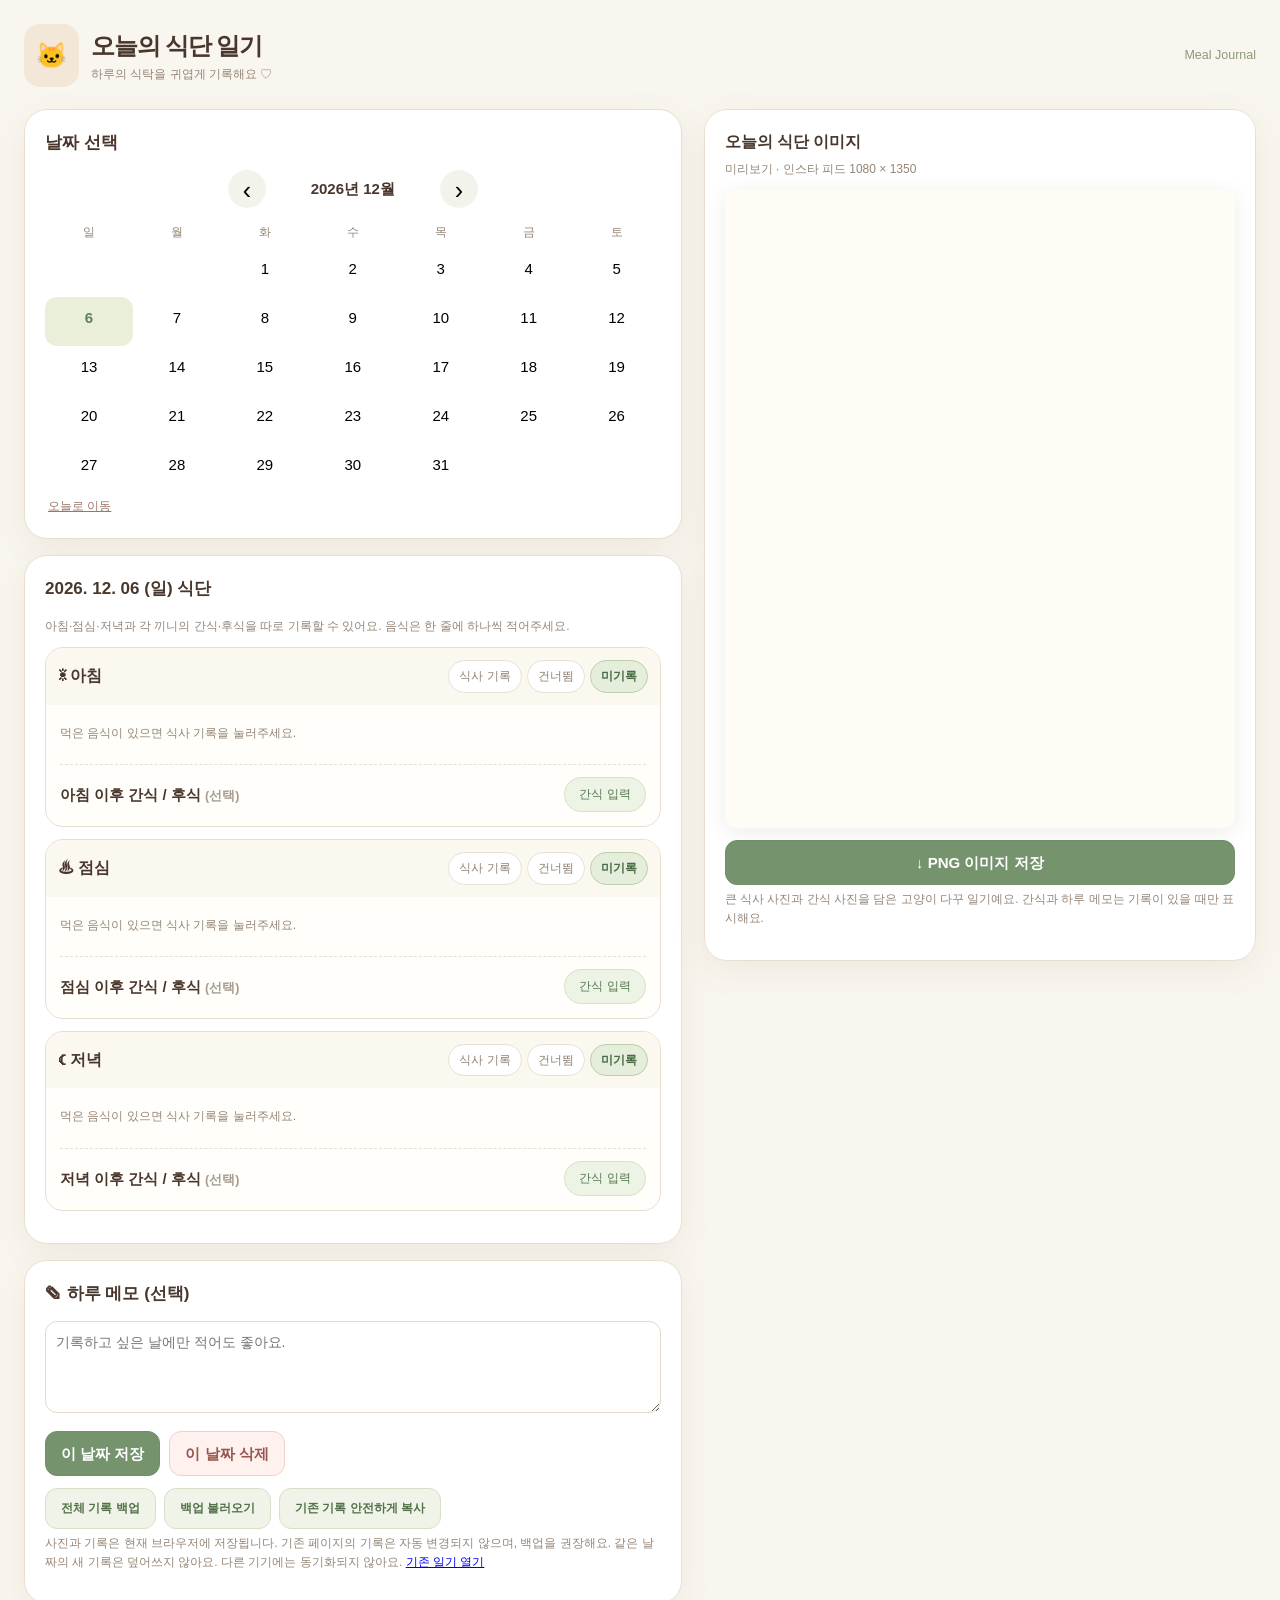
==== commit d2061912: "Match journal export to cream grid and cat scrapbook reference" ====
--- a/journal/index.html
+++ b/journal/index.html
@@ -1,11 +1,13 @@
 <!doctype html>
 <html lang="ko"><head><meta charset="utf-8"><meta name="viewport" content="width=device-width,initial-scale=1"><meta name="theme-color" content="#fffaf3"><title>오늘의 식단 일기</title>
 <style>
+@font-face{font-family:JournalHand;src:url("fonts/Gaegu-Bold.ttf") format("truetype");font-weight:700;font-display:swap}
+
 :root{--ink:#49372d;--muted:#958576;--sage:#94a779;--green:#e9efd9;--cream:#fffaf3;--border:#e9dfd1}*{box-sizing:border-box}body{margin:0;background:#f9f6ef;color:var(--ink);font:15px/1.55 -apple-system,BlinkMacSystemFont,"Apple SD Gothic Neo","Malgun Gothic",sans-serif}button,input,textarea{font:inherit}button{cursor:pointer}button:focus-visible,textarea:focus-visible,input:focus-visible{outline:3px solid #a3bc87;outline-offset:2px}main{max-width:1400px;margin:auto;padding:24px}header{display:flex;justify-content:space-between;align-items:center;margin:0 0 22px;gap:10px}h1{margin:0;font-size:24px;letter-spacing:-.05em}header p{margin:0;color:var(--muted);font-size:12px}.logo{display:flex;gap:12px;align-items:center}.logo i{font-style:normal;background:#f3e8d7;padding:12px;border-radius:16px;font-size:25px}.workspace{display:grid;grid-template-columns:minmax(0,1fr) minmax(330px,.84fr);gap:22px;align-items:start}.stack{display:grid;gap:16px}.panel,.preview{background:white;border:1px solid var(--border);border-radius:23px;padding:20px;box-shadow:0 10px 34px #6e543014}.panel h2{font-size:17px;margin:0 0 14px}.sub{font-size:12px;color:var(--muted);margin:5px 0 12px}.nav{display:flex;justify-content:center;align-items:center;gap:22px;margin-bottom:15px}.nav strong{min-width:130px;text-align:center}.nav button{border:0;background:#f2f4eb;border-radius:50%;width:38px;height:38px;font-size:25px}.week,.dates{display:grid;grid-template-columns:repeat(7,1fr);text-align:center}.week{font-size:12px;color:var(--muted);margin-bottom:6px}.dates button{background:none;border:0;border-radius:12px;min-height:49px;display:flex;flex-direction:column;align-items:center;justify-content:center;gap:3px}.dates button.today{color:#5f815c;font-weight:800}.dates button.selected{background:var(--green);font-weight:800}.dot{width:5px;height:5px;border-radius:50%;background:#8ca77c}.meal{border:1px solid var(--border);border-radius:18px;margin:12px 0;overflow:hidden;background:#fffefa}.mealhead{background:#fbf8f0;padding:12px;display:flex;align-items:center;justify-content:space-between;gap:8px}.mealhead strong{font-size:16px}.modes{display:flex;gap:5px;flex-wrap:wrap;justify-content:end}.mode{border:1px solid #e7e0d7;border-radius:20px;background:white;padding:6px 10px;font-size:12px;color:#8d8074}.mode.on{background:#e5eddb;border-color:#bdcea9;color:#496b45;font-weight:750}.mode.skip.on{background:#f8e9e4;color:#985f4d}.mealbody{padding:14px;display:grid;gap:10px}.fields{display:grid;grid-template-columns:1fr 140px;gap:12px}.fieldlabel{font-size:12px;font-weight:750;display:block;margin-bottom:6px}textarea{width:100%;resize:vertical;border:1px solid #e4d8c9;border-radius:12px;padding:10px;min-height:92px;background:white;font-size:14px;color:var(--ink)}.upload{min-height:114px;display:flex;align-items:center;justify-content:center;position:relative;background:#f5efe5;border:1px dashed #d8c7b4;border-radius:13px;overflow:hidden;cursor:pointer;color:#987e6d;font-size:13px;text-align:center}.upload img{position:absolute;inset:0;width:100%;height:100%;object-fit:cover}.upload span{z-index:1;background:#fff9eecc;padding:4px 8px;border-radius:10px}.upload input{position:absolute;inset:0;opacity:0;cursor:pointer;z-index:2;width:100%;height:100%}.small{border:0;background:none;color:#9b7767;text-decoration:underline;font-size:12px;padding:3px}.snackline{display:flex;align-items:center;justify-content:space-between;border-top:1px dashed var(--border);padding-top:12px;gap:10px}.snackline button{border:1px solid #d6e1c8;background:#edf3e5;border-radius:20px;padding:7px 14px;color:#56784d;font-size:12px}.sfields{display:none}.sfields.show{display:grid}.action{display:flex;flex-wrap:wrap;gap:9px}.btn{border:1px solid #d6dfc8;border-radius:12px;padding:10px 15px;background:#f0f4e8;color:#527149;font-weight:700}.btn.primary{border-color:#718e68;background:#75946e;color:white}.btn.danger{background:#fff1ee;color:#98574e;border-color:#f2d0c8}.saveinfo{color:#63855e;font-size:12px;margin:8px 0 0}.preview{position:sticky;top:14px}.preview h2{margin:0 0 4px;font-size:16px}.preview canvas{display:block;width:100%;aspect-ratio:4/5;border-radius:12px;box-shadow:0 4px 20px #4f42301a;background:#fffcf6}.preview .btn{width:100%;margin-top:12px}.footer{color:#9b8c7c;font-size:12px;text-align:center;padding:15px 0}.secondaryactions{display:flex;gap:8px;flex-wrap:wrap;margin-top:12px}.secondaryactions button{font-size:12px}.hidden{display:none!important}@media(max-width:900px){main{padding:14px}.workspace{grid-template-columns:1fr}.preview{position:static;max-width:660px;width:100%;margin:auto}.panel,.preview{padding:15px}}@media(max-width:440px){header h1{font-size:20px}.fields{grid-template-columns:minmax(0,1fr) 110px}.mealhead{flex-wrap:wrap}.upload{min-height:98px}.nav{gap:14px}}
 </style></head>
 <body><main><header><div class="logo"><i>🐱</i><div><h1>오늘의 식단 일기</h1><p>하루의 식탁을 귀엽게 기록해요 ♡</p></div></div><small style="color:#8b9a76">Meal Journal</small></header><div class="workspace"><section class="stack">
 <div class="panel"><h2>날짜 선택</h2><div class="nav"><button id="prev" aria-label="이전 달">‹</button><strong id="month"></strong><button id="next" aria-label="다음 달">›</button></div><div class="week"><span>일</span><span>월</span><span>화</span><span>수</span><span>목</span><span>금</span><span>토</span></div><div class="dates" id="dates"></div><button class="small" id="today">오늘로 이동</button></div>
 <div class="panel"><h2 id="heading"></h2><p class="sub">아침·점심·저녁과 각 끼니의 간식·후식을 따로 기록할 수 있어요. 음식은 한 줄에 하나씩 적어주세요.</p><div id="forms"></div></div>
 <div class="panel"><h2>✎ 하루 메모 (선택)</h2><textarea id="memo" maxlength="600" placeholder="기록하고 싶은 날에만 적어도 좋아요."></textarea><div class="action" style="margin-top:12px"><button class="btn primary" id="save">이 날짜 저장</button><button class="btn danger" id="clear">이 날짜 삭제</button></div><p class="saveinfo" id="status" role="status"></p><div class="secondaryactions"><button class="btn" id="backup">전체 기록 백업</button><button class="btn" id="restore">백업 불러오기</button><button class="btn" id="legacy">기존 기록 안전하게 복사</button><input id="restorefile" class="hidden" type="file" accept=".json,application/json"></div><p class="sub">사진과 기록은 현재 브라우저에 저장됩니다. 기존 페이지의 기록은 자동 변경되지 않으며, 백업을 권장해요. 같은 날짜의 새 기록은 덮어쓰지 않아요. 다른 기기에는 동기화되지 않아요. <a href="../">기존 일기 열기</a></p></div>
-</section><aside class="preview"><h2>오늘의 식단 이미지</h2><p class="sub">미리보기 · 인스타 피드 1080 × 1350</p><canvas id="poster" width="1080" height="1350"></canvas><button class="btn primary" id="download">↓ PNG 이미지 저장</button><p class="sub">아침·점심·저녁은 똑같은 높이로 나누고, 사진·간식·메모가 없는 경우는 자동으로 정리돼요.</p></aside></div></main>
-<script src="journal.js" defer></script></body></html>
+</section><aside class="preview"><h2>오늘의 식단 이미지</h2><p class="sub">미리보기 · 인스타 피드 1080 × 1350</p><canvas id="poster" width="1080" height="1350"></canvas><button class="btn primary" id="download">↓ PNG 이미지 저장</button><p class="sub">큰 식사 사진과 간식 사진을 담은 고양이 다꾸 일기예요. 간식과 하루 메모는 기록이 있을 때만 표시해요.</p></aside></div></main>
+<script src="journal.js?v=reference-20261102" defer></script></body></html>
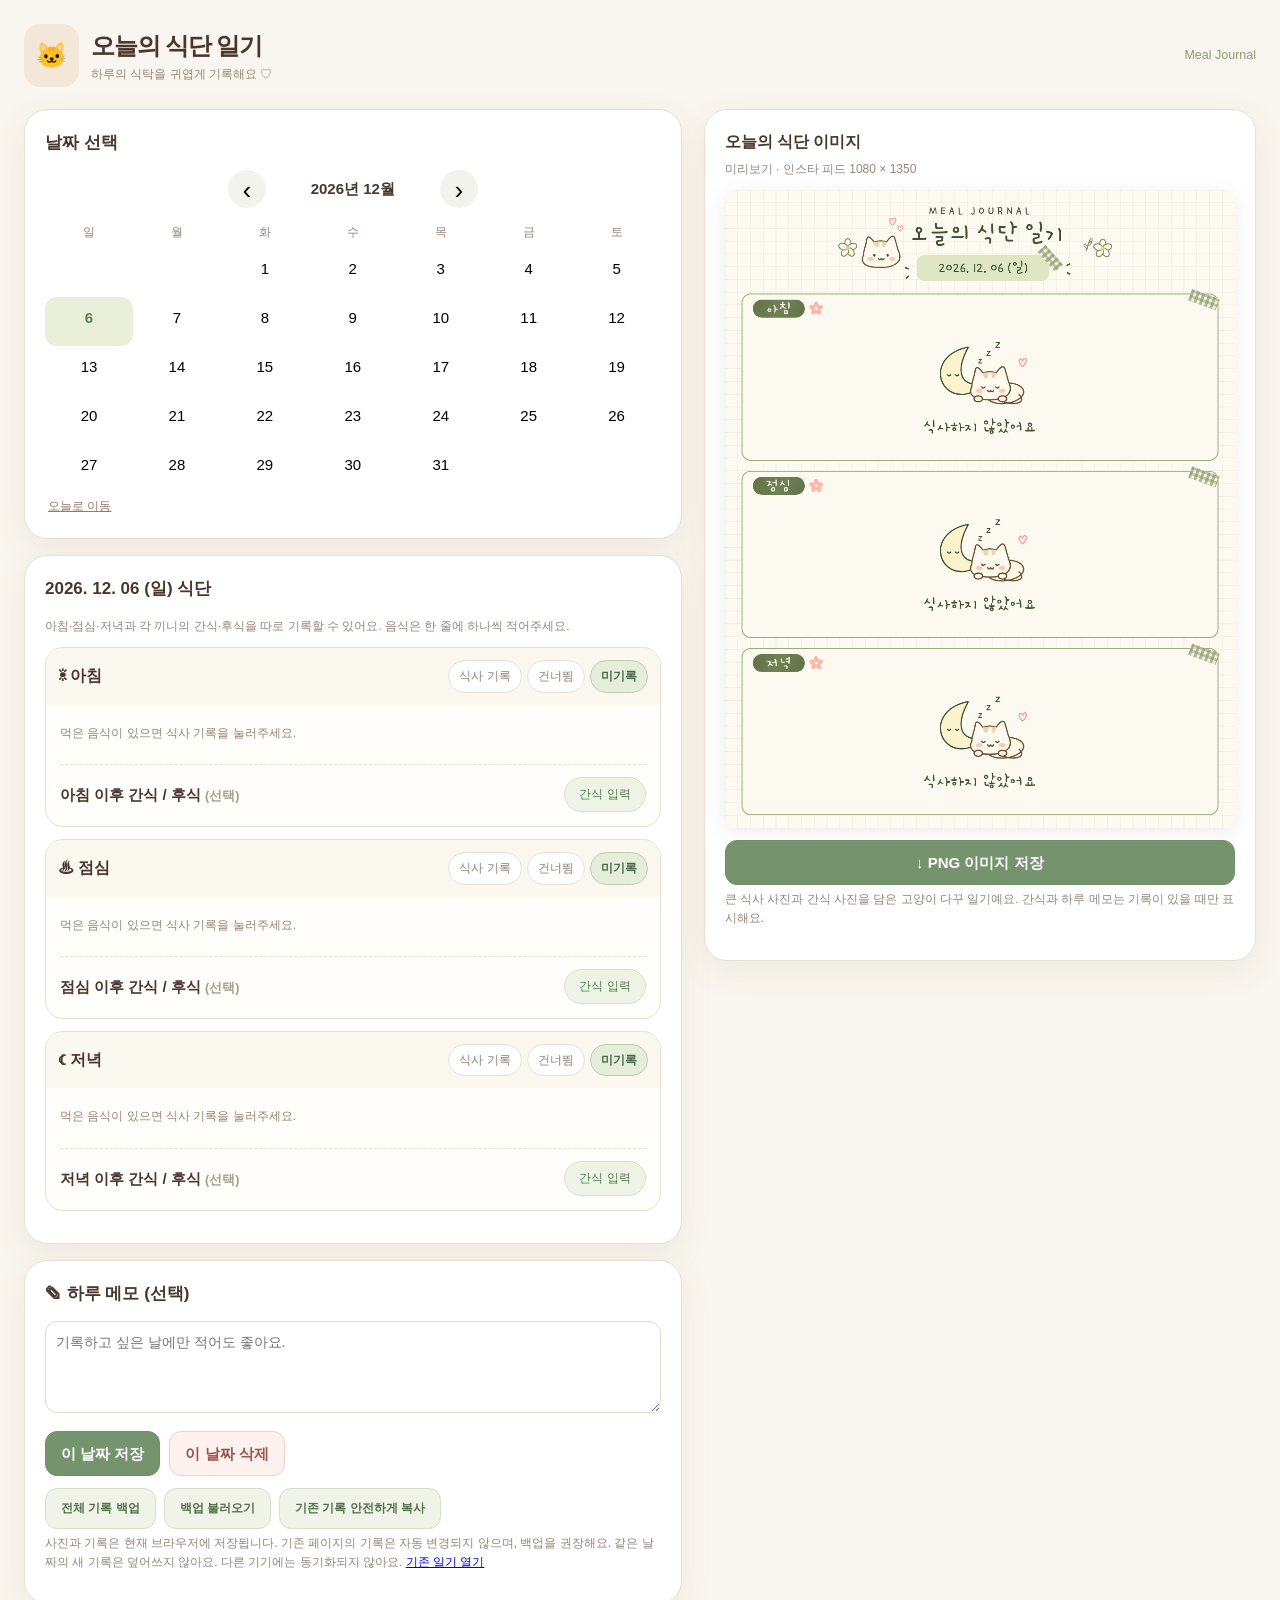
==== commit 1d5d6619: "Provide fresh reference-design entry and matching Korean handwriting" ====
--- a/journal/index.html
+++ b/journal/index.html
@@ -1,7 +1,7 @@
 <!doctype html>
 <html lang="ko"><head><meta charset="utf-8"><meta name="viewport" content="width=device-width,initial-scale=1"><meta name="theme-color" content="#fffaf3"><title>오늘의 식단 일기</title>
 <style>
-@font-face{font-family:JournalHand;src:url("fonts/Gaegu-Bold.ttf") format("truetype");font-weight:700;font-display:swap}
+@font-face{font-family:JournalHand;src:url("fonts/GamjaFlower-Regular.woff2") format("woff2");font-weight:700;font-display:swap}
 
 :root{--ink:#49372d;--muted:#958576;--sage:#94a779;--green:#e9efd9;--cream:#fffaf3;--border:#e9dfd1}*{box-sizing:border-box}body{margin:0;background:#f9f6ef;color:var(--ink);font:15px/1.55 -apple-system,BlinkMacSystemFont,"Apple SD Gothic Neo","Malgun Gothic",sans-serif}button,input,textarea{font:inherit}button{cursor:pointer}button:focus-visible,textarea:focus-visible,input:focus-visible{outline:3px solid #a3bc87;outline-offset:2px}main{max-width:1400px;margin:auto;padding:24px}header{display:flex;justify-content:space-between;align-items:center;margin:0 0 22px;gap:10px}h1{margin:0;font-size:24px;letter-spacing:-.05em}header p{margin:0;color:var(--muted);font-size:12px}.logo{display:flex;gap:12px;align-items:center}.logo i{font-style:normal;background:#f3e8d7;padding:12px;border-radius:16px;font-size:25px}.workspace{display:grid;grid-template-columns:minmax(0,1fr) minmax(330px,.84fr);gap:22px;align-items:start}.stack{display:grid;gap:16px}.panel,.preview{background:white;border:1px solid var(--border);border-radius:23px;padding:20px;box-shadow:0 10px 34px #6e543014}.panel h2{font-size:17px;margin:0 0 14px}.sub{font-size:12px;color:var(--muted);margin:5px 0 12px}.nav{display:flex;justify-content:center;align-items:center;gap:22px;margin-bottom:15px}.nav strong{min-width:130px;text-align:center}.nav button{border:0;background:#f2f4eb;border-radius:50%;width:38px;height:38px;font-size:25px}.week,.dates{display:grid;grid-template-columns:repeat(7,1fr);text-align:center}.week{font-size:12px;color:var(--muted);margin-bottom:6px}.dates button{background:none;border:0;border-radius:12px;min-height:49px;display:flex;flex-direction:column;align-items:center;justify-content:center;gap:3px}.dates button.today{color:#5f815c;font-weight:800}.dates button.selected{background:var(--green);font-weight:800}.dot{width:5px;height:5px;border-radius:50%;background:#8ca77c}.meal{border:1px solid var(--border);border-radius:18px;margin:12px 0;overflow:hidden;background:#fffefa}.mealhead{background:#fbf8f0;padding:12px;display:flex;align-items:center;justify-content:space-between;gap:8px}.mealhead strong{font-size:16px}.modes{display:flex;gap:5px;flex-wrap:wrap;justify-content:end}.mode{border:1px solid #e7e0d7;border-radius:20px;background:white;padding:6px 10px;font-size:12px;color:#8d8074}.mode.on{background:#e5eddb;border-color:#bdcea9;color:#496b45;font-weight:750}.mode.skip.on{background:#f8e9e4;color:#985f4d}.mealbody{padding:14px;display:grid;gap:10px}.fields{display:grid;grid-template-columns:1fr 140px;gap:12px}.fieldlabel{font-size:12px;font-weight:750;display:block;margin-bottom:6px}textarea{width:100%;resize:vertical;border:1px solid #e4d8c9;border-radius:12px;padding:10px;min-height:92px;background:white;font-size:14px;color:var(--ink)}.upload{min-height:114px;display:flex;align-items:center;justify-content:center;position:relative;background:#f5efe5;border:1px dashed #d8c7b4;border-radius:13px;overflow:hidden;cursor:pointer;color:#987e6d;font-size:13px;text-align:center}.upload img{position:absolute;inset:0;width:100%;height:100%;object-fit:cover}.upload span{z-index:1;background:#fff9eecc;padding:4px 8px;border-radius:10px}.upload input{position:absolute;inset:0;opacity:0;cursor:pointer;z-index:2;width:100%;height:100%}.small{border:0;background:none;color:#9b7767;text-decoration:underline;font-size:12px;padding:3px}.snackline{display:flex;align-items:center;justify-content:space-between;border-top:1px dashed var(--border);padding-top:12px;gap:10px}.snackline button{border:1px solid #d6e1c8;background:#edf3e5;border-radius:20px;padding:7px 14px;color:#56784d;font-size:12px}.sfields{display:none}.sfields.show{display:grid}.action{display:flex;flex-wrap:wrap;gap:9px}.btn{border:1px solid #d6dfc8;border-radius:12px;padding:10px 15px;background:#f0f4e8;color:#527149;font-weight:700}.btn.primary{border-color:#718e68;background:#75946e;color:white}.btn.danger{background:#fff1ee;color:#98574e;border-color:#f2d0c8}.saveinfo{color:#63855e;font-size:12px;margin:8px 0 0}.preview{position:sticky;top:14px}.preview h2{margin:0 0 4px;font-size:16px}.preview canvas{display:block;width:100%;aspect-ratio:4/5;border-radius:12px;box-shadow:0 4px 20px #4f42301a;background:#fffcf6}.preview .btn{width:100%;margin-top:12px}.footer{color:#9b8c7c;font-size:12px;text-align:center;padding:15px 0}.secondaryactions{display:flex;gap:8px;flex-wrap:wrap;margin-top:12px}.secondaryactions button{font-size:12px}.hidden{display:none!important}@media(max-width:900px){main{padding:14px}.workspace{grid-template-columns:1fr}.preview{position:static;max-width:660px;width:100%;margin:auto}.panel,.preview{padding:15px}}@media(max-width:440px){header h1{font-size:20px}.fields{grid-template-columns:minmax(0,1fr) 110px}.mealhead{flex-wrap:wrap}.upload{min-height:98px}.nav{gap:14px}}
 </style></head>
@@ -10,4 +10,4 @@
 <div class="panel"><h2 id="heading"></h2><p class="sub">아침·점심·저녁과 각 끼니의 간식·후식을 따로 기록할 수 있어요. 음식은 한 줄에 하나씩 적어주세요.</p><div id="forms"></div></div>
 <div class="panel"><h2>✎ 하루 메모 (선택)</h2><textarea id="memo" maxlength="600" placeholder="기록하고 싶은 날에만 적어도 좋아요."></textarea><div class="action" style="margin-top:12px"><button class="btn primary" id="save">이 날짜 저장</button><button class="btn danger" id="clear">이 날짜 삭제</button></div><p class="saveinfo" id="status" role="status"></p><div class="secondaryactions"><button class="btn" id="backup">전체 기록 백업</button><button class="btn" id="restore">백업 불러오기</button><button class="btn" id="legacy">기존 기록 안전하게 복사</button><input id="restorefile" class="hidden" type="file" accept=".json,application/json"></div><p class="sub">사진과 기록은 현재 브라우저에 저장됩니다. 기존 페이지의 기록은 자동 변경되지 않으며, 백업을 권장해요. 같은 날짜의 새 기록은 덮어쓰지 않아요. 다른 기기에는 동기화되지 않아요. <a href="../">기존 일기 열기</a></p></div>
 </section><aside class="preview"><h2>오늘의 식단 이미지</h2><p class="sub">미리보기 · 인스타 피드 1080 × 1350</p><canvas id="poster" width="1080" height="1350"></canvas><button class="btn primary" id="download">↓ PNG 이미지 저장</button><p class="sub">큰 식사 사진과 간식 사진을 담은 고양이 다꾸 일기예요. 간식과 하루 메모는 기록이 있을 때만 표시해요.</p></aside></div></main>
-<script src="journal.js?v=reference-20261102" defer></script></body></html>
+<script src="journal.js?v=reference-final-20261102" defer></script></body></html>
